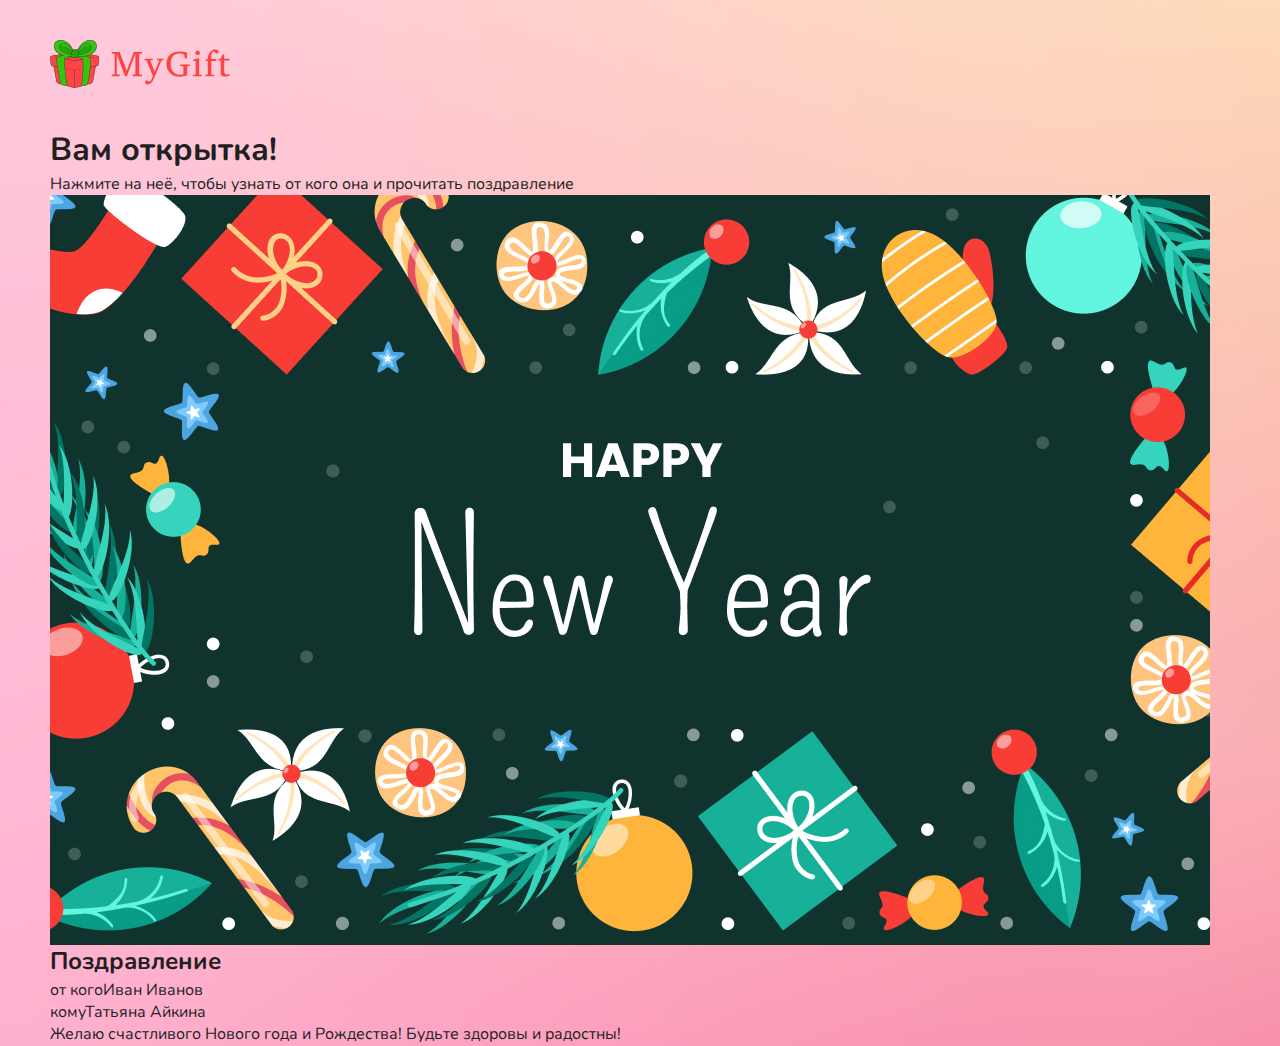
==== card.html @ 2592b5cb "first commit" ====
<!DOCTYPE html>
<html lang="ru">

<head>
  <meta charset="UTF-8">
  <meta name="viewport" content="width=device-width, initial-scale=1.0">

  <link rel="apple-touch-icon" sizes="180x180" href="./img/favicons/apple-touch-icon.png">
  <link rel="icon" type="image/png" sizes="32x32" href="./img/favicons/favicon-32x32.png">
  <link rel="icon" type="image/png" sizes="16x16" href="./img/favicons/favicon-16x16.png">
  <link rel="manifest" href="./img/favicons/site.webmanifest">
  <link rel="mask-icon" href="./img/favicons/safari-pinned-tab.svg" color="#5bbad5">
  <link rel="shortcut icon" href="./img/favicons/favicon.ico">
  <meta name="msapplication-TileColor" content="#da532c">
  <meta name="msapplication-config" content="./img/favicons/browserconfig.xml">
  <meta name="theme-color" content="#ffffff">

  <title>MyGift</title>

  <link href="./css/index.css" rel="stylesheet">

</head>

<body class="body body_congratulation">
  <header class="header">
    <div class="container">
      <img class="header__logo" src="./img/logo.svg" alt="Логотип проекта MyGift" width="180" height="48">
    </div>
  </header>

  <main class="main-content">
    <section class="congratulation">
      <div class="container">
        <h1 class="congratulation__title">Вам открытка!</h1>

        <p class="congratulation__description">Нажмите на неё, чтобы узнать от кого она и прочитать поздравление</p>

        <div class="congratulation__card card">
          <div class="card__front">
            <img class="card__front-image" src="./img/cards/card-01.jpg" alt="Открытка">
          </div>

          <div class="card__back back">
            <h2 class="back__title">Поздравление</h2>

            <div class="back__contacts">
              <div class="back__contacts-from">
                <span class="back__contacts-label">от кого</span><span class="back__contacts-name">Иван Иванов</span>
              </div>
              <div class="back__contacts-to">
                <span class="back__contacts-label">кому</span><span class="back__contacts-name">Татьяна Айкина</span>
              </div>
            </div>

            <div class="back__congratulation">
              <p>
                Желаю счастливого Нового года и Рождества! Будьте здоровы и радостны!
              </p>
            </div>
          </div>
        </div>
      </div>
    </section>
  </main>
</body>

</html>
---- css/index.css ----
@charset "UTF-8";
/*! normalize.css v8.0.1 | MIT License | github.com/necolas/normalize.css */
/* Document
   ========================================================================== */
/**
 * 1. Correct the line height in all browsers.
 * 2. Prevent adjustments of font size after orientation changes in iOS.
 */
html {
  line-height: 1.15; /* 1 */
  -webkit-text-size-adjust: 100%; /* 2 */
}

/* Sections
   ========================================================================== */
/**
 * Remove the margin in all browsers.
 */
body {
  margin: 0;
}

/**
 * Render the `main` element consistently in IE.
 */
main {
  display: block;
}

/**
 * Correct the font size and margin on `h1` elements within `section` and
 * `article` contexts in Chrome, Firefox, and Safari.
 */
h1 {
  font-size: 2em;
  margin: 0.67em 0;
}

/* Grouping content
   ========================================================================== */
/**
 * 1. Add the correct box sizing in Firefox.
 * 2. Show the overflow in Edge and IE.
 */
hr {
  -webkit-box-sizing: content-box;
          box-sizing: content-box; /* 1 */
  height: 0; /* 1 */
  overflow: visible; /* 2 */
}

/**
 * 1. Correct the inheritance and scaling of font size in all browsers.
 * 2. Correct the odd `em` font sizing in all browsers.
 */
pre {
  font-family: monospace, monospace; /* 1 */
  font-size: 1em; /* 2 */
}

/* Text-level semantics
   ========================================================================== */
/**
 * Remove the gray background on active links in IE 10.
 */
a {
  background-color: transparent;
}

/**
 * 1. Remove the bottom border in Chrome 57-
 * 2. Add the correct text decoration in Chrome, Edge, IE, Opera, and Safari.
 */
abbr[title] {
  border-bottom: none; /* 1 */
  text-decoration: underline; /* 2 */
  -webkit-text-decoration: underline dotted;
          text-decoration: underline dotted; /* 2 */
}

/**
 * Add the correct font weight in Chrome, Edge, and Safari.
 */
b,
strong {
  font-weight: bolder;
}

/**
 * 1. Correct the inheritance and scaling of font size in all browsers.
 * 2. Correct the odd `em` font sizing in all browsers.
 */
code,
kbd,
samp {
  font-family: monospace, monospace; /* 1 */
  font-size: 1em; /* 2 */
}

/**
 * Add the correct font size in all browsers.
 */
small {
  font-size: 80%;
}

/**
 * Prevent `sub` and `sup` elements from affecting the line height in
 * all browsers.
 */
sub,
sup {
  font-size: 75%;
  line-height: 0;
  position: relative;
  vertical-align: baseline;
}

sub {
  bottom: -0.25em;
}

sup {
  top: -0.5em;
}

/* Embedded content
   ========================================================================== */
/**
 * Remove the border on images inside links in IE 10.
 */
img {
  border-style: none;
}

/* Forms
   ========================================================================== */
/**
 * 1. Change the font styles in all browsers.
 * 2. Remove the margin in Firefox and Safari.
 */
button,
input,
optgroup,
select,
textarea {
  font-family: inherit; /* 1 */
  font-size: 100%; /* 1 */
  line-height: 1.15; /* 1 */
  margin: 0; /* 2 */
}

/**
 * Show the overflow in IE.
 * 1. Show the overflow in Edge.
 */
button,
input { /* 1 */
  overflow: visible;
}

/**
 * Remove the inheritance of text transform in Edge, Firefox, and IE.
 * 1. Remove the inheritance of text transform in Firefox.
 */
button,
select { /* 1 */
  text-transform: none;
}

/**
 * Correct the inability to style clickable types in iOS and Safari.
 */
button,
[type=button],
[type=reset],
[type=submit] {
  -webkit-appearance: button;
}

/**
 * Remove the inner border and padding in Firefox.
 */
button::-moz-focus-inner,
[type=button]::-moz-focus-inner,
[type=reset]::-moz-focus-inner,
[type=submit]::-moz-focus-inner {
  border-style: none;
  padding: 0;
}

/**
 * Restore the focus styles unset by the previous rule.
 */
button:-moz-focusring,
[type=button]:-moz-focusring,
[type=reset]:-moz-focusring,
[type=submit]:-moz-focusring {
  outline: 1px dotted ButtonText;
}

/**
 * Correct the padding in Firefox.
 */
fieldset {
  padding: 0.35em 0.75em 0.625em;
}

/**
 * 1. Correct the text wrapping in Edge and IE.
 * 2. Correct the color inheritance from `fieldset` elements in IE.
 * 3. Remove the padding so developers are not caught out when they zero out
 *    `fieldset` elements in all browsers.
 */
legend {
  -webkit-box-sizing: border-box;
          box-sizing: border-box; /* 1 */
  color: inherit; /* 2 */
  display: table; /* 1 */
  max-width: 100%; /* 1 */
  padding: 0; /* 3 */
  white-space: normal; /* 1 */
}

/**
 * Add the correct vertical alignment in Chrome, Firefox, and Opera.
 */
progress {
  vertical-align: baseline;
}

/**
 * Remove the default vertical scrollbar in IE 10+.
 */
textarea {
  overflow: auto;
}

/**
 * 1. Add the correct box sizing in IE 10.
 * 2. Remove the padding in IE 10.
 */
[type=checkbox],
[type=radio] {
  -webkit-box-sizing: border-box;
          box-sizing: border-box; /* 1 */
  padding: 0; /* 2 */
}

/**
 * Correct the cursor style of increment and decrement buttons in Chrome.
 */
[type=number]::-webkit-inner-spin-button,
[type=number]::-webkit-outer-spin-button {
  height: auto;
}

/**
 * 1. Correct the odd appearance in Chrome and Safari.
 * 2. Correct the outline style in Safari.
 */
[type=search] {
  -webkit-appearance: textfield; /* 1 */
  outline-offset: -2px; /* 2 */
}

/**
 * Remove the inner padding in Chrome and Safari on macOS.
 */
[type=search]::-webkit-search-decoration {
  -webkit-appearance: none;
}

/**
 * 1. Correct the inability to style clickable types in iOS and Safari.
 * 2. Change font properties to `inherit` in Safari.
 */
::-webkit-file-upload-button {
  -webkit-appearance: button; /* 1 */
  font: inherit; /* 2 */
}

/* Interactive
   ========================================================================== */
/*
 * Add the correct display in Edge, IE 10+, and Firefox.
 */
details {
  display: block;
}

/*
 * Add the correct display in all browsers.
 */
summary {
  display: list-item;
}

/* Misc
   ========================================================================== */
/**
 * Add the correct display in IE 10+.
 */
template {
  display: none;
}

/**
 * Add the correct display in IE 10.
 */
[hidden] {
  display: none;
}

/* nunito-regular - cyrillic_latin */
@font-face {
  font-display: swap; /* Check https://developer.mozilla.org/en-US/docs/Web/CSS/@font-face/font-display for other options. */
  font-family: "Nunito";
  font-style: normal;
  font-weight: 400;
  src: url("../fonts/nunito-v26-cyrillic_latin-regular.woff2") format("woff2"); /* Chrome 36+, Opera 23+, Firefox 39+, Safari 12+, iOS 10+ */
}
/* nunito-700 - cyrillic_latin */
@font-face {
  font-display: swap; /* Check https://developer.mozilla.org/en-US/docs/Web/CSS/@font-face/font-display for other options. */
  font-family: "Nunito";
  font-style: normal;
  font-weight: 700;
  src: url("../fonts/nunito-v26-cyrillic_latin-700.woff2") format("woff2"); /* Chrome 36+, Opera 23+, Firefox 39+, Safari 12+, iOS 10+ */
}
html {
  position: relative;
  -webkit-box-sizing: border-box;
          box-sizing: border-box;
}

*,
*::before,
*::after {
  -webkit-box-sizing: inherit;
          box-sizing: inherit;
}

body {
  position: relative;
  overflow-x: hidden;
  min-width: 320px;
  min-height: 100vh;
  display: -webkit-box;
  display: -ms-flexbox;
  display: flex;
  -webkit-box-orient: vertical;
  -webkit-box-direction: normal;
      -ms-flex-direction: column;
          flex-direction: column;
  font-family: "Nunito", sans-serif;
  font-weight: 400;
  font-size: 16px;
  line-height: 1.4;
  color: #221f1f;
  -webkit-font-smoothing: antialiased;
  -moz-osx-font-smoothing: grayscale;
  text-rendering: optimizeLegibility;
  -webkit-tap-highlight-color: rgba(0, 0, 0, 0);
  -webkit-tap-highlight-color: transparent;
}

main {
  -webkit-box-flex: 1;
      -ms-flex-positive: 1;
          flex-grow: 1;
}

img,
svg {
  display: block;
  max-width: 100%;
  height: auto;
}

svg {
  max-height: 100%;
}

button {
  padding: 0;
  cursor: pointer;
  border: none;
  background-color: transparent;
}

a {
  text-decoration: none;
  color: inherit;
}

ul {
  list-style: none;
  padding: 0;
  margin: 0;
}

h1,
h2,
h3,
p,
figure,
fieldset {
  margin: 0;
}

iframe {
  border: none;
}

/*
Доступно скрываю элементы
*/
.visually-hidden {
  position: fixed;
  -webkit-transform: scale(0);
      -ms-transform: scale(0);
          transform: scale(0);
}

/*
Пример контейнера

Если контейнер 1180px по макету,
то для max-width прибавляем паддинги 30px*2, 
в итоге 1240px
Чтобы контент не прижимался к краям экрана
*/
.container {
  --container-padding: 40px;
  --container-width: 1180px;
  max-width: calc(var(--container-width) + var(--container-padding) * 2);
  padding: 0 var(--container-padding);
  margin: 0 auto;
}

.body_gift {
  background-image: url("../img/bg-gift.jpg");
  background-size: cover;
  background-repeat: no-repeat;
}
.body_congratulation {
  background-image: url("../img/bg-greeting.jpg");
  background-size: cover;
  background-repeat: no-repeat;
}

.header {
  padding: 40px 0;
}
.header__logo {
  width: 180px;
}

.gift {
  padding: 20px 0 80px;
}
.gift__title {
  font-size: 32px;
  font-weight: 700;
  line-height: 120%;
  margin-bottom: 16px;
}
.gift__description {
  font-size: 20px;
  font-weight: 400;
  line-height: 140%;
  margin-bottom: 50px;
}
.gift__wrapper {
  display: -webkit-box;
  display: -ms-flexbox;
  display: flex;
  -webkit-box-pack: justify;
      -ms-flex-pack: justify;
          justify-content: space-between;
  -webkit-box-align: start;
      -ms-flex-align: start;
          align-items: flex-start;
  gap: 20px;
}
.gift__card {
  -ms-flex-preferred-size: 580px;
      flex-basis: 580px;
  display: -webkit-box;
  display: -ms-flexbox;
  display: flex;
  -webkit-box-orient: vertical;
  -webkit-box-direction: normal;
      -ms-flex-direction: column;
          flex-direction: column;
  gap: 20px;
}
.gift__slider_thubms {
  margin-left: 0;
}
.gift__card-slide {
  max-width: 576px;
}
.gift__card-image {
  border: 2px solid #4BAA00;
  border-radius: 20px;
}
.gift__thumb-slide {
  max-width: 72px;
}
.gift__thumb-image {
  border-radius: 10px;
}
.gift__form {
  -ms-flex-preferred-size: 480px;
      flex-basis: 480px;
}

.form {
  display: grid;
  grid-template-columns: repeat(2, 1fr);
  gap: 16px;
}
.form__label_textarea {
  grid-column: 1/-1;
  margin-bottom: 8px;
}
.form__label-text {
  display: block;
  margin-bottom: 4px;
}
.form__field {
  width: 100%;
  line-height: 140%;
  padding: 8px 16px;
  outline: none;
  border-radius: 6px;
  border: 1px solid #dedede;
  background: #fbfbfb;
}
.form__field:hover, .form__field:focus, .form__field:focus-visible {
  border-color: #999;
}
.form__field_textarea {
  resize: vertical;
}
.form__btn {
  justify-self: start;
  color: #fff;
  text-align: center;
  font-weight: 700;
  padding: 8px 24px;
  border-radius: 32px;
  border: 1px solid transparent;
  background-color: #4baa00;
  line-height: 140%;
  outline: none;
  -webkit-transition: background-color 0.3s;
  transition: background-color 0.3s;
}
.form__btn:hover {
  background-color: #58c601;
}
.form__btn:focus {
  border-color: #58c601;
  background-color: #4baa00;
}
.form__btn:focus-visible {
  border-color: #58c601;
  background-color: #4baa00;
}
.form__btn:disabled {
  opacity: 0.4;
  pointer-events: none;
  -webkit-user-select: none;
     -moz-user-select: none;
      -ms-user-select: none;
          user-select: none;
}
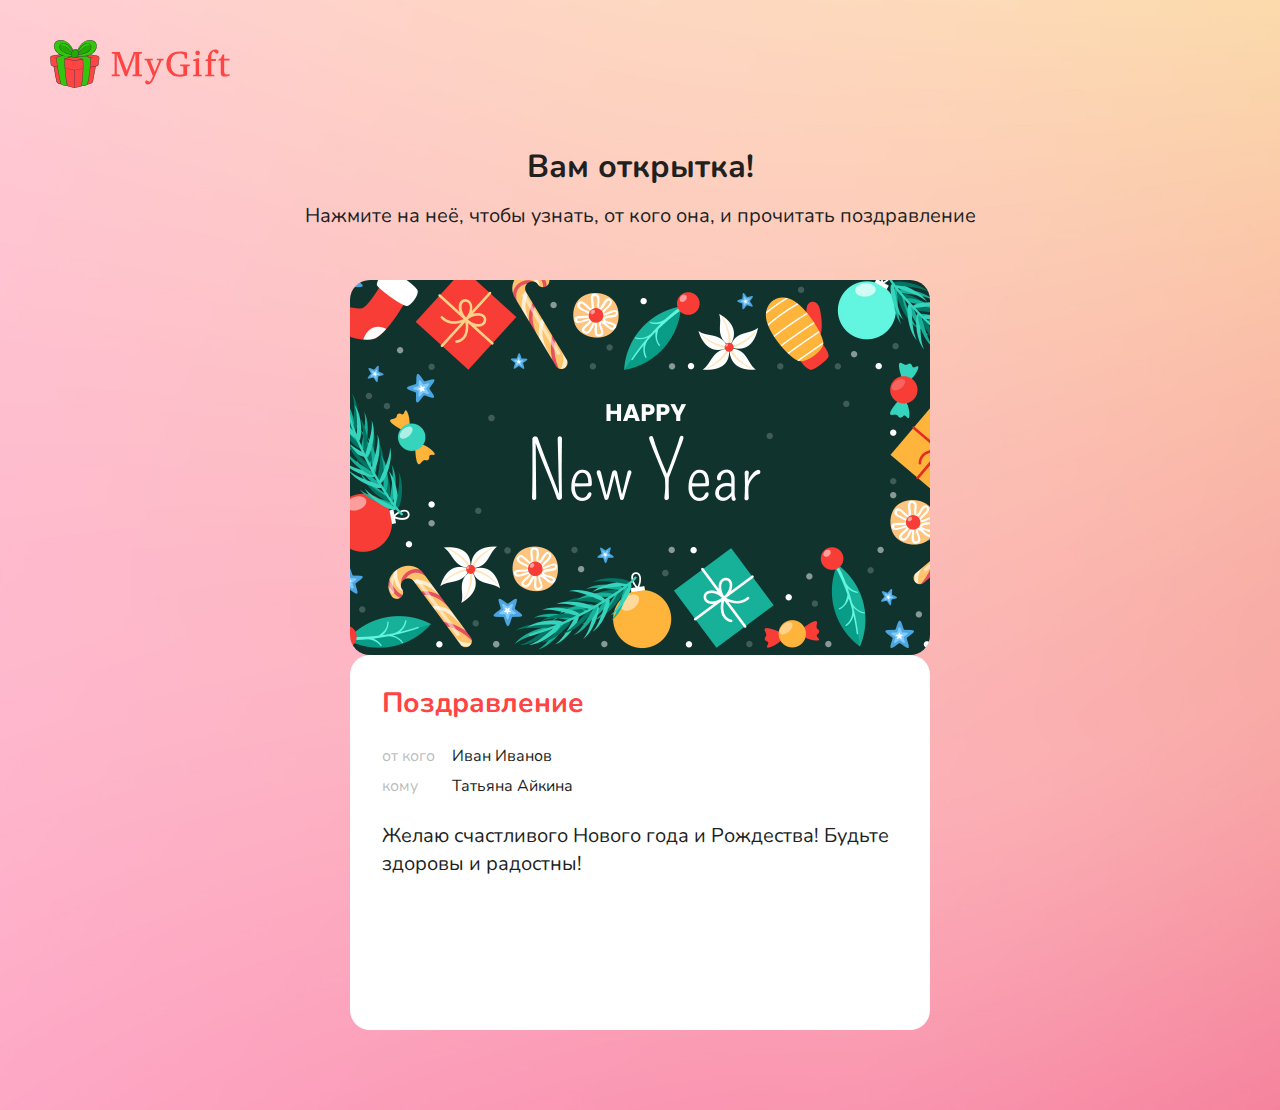
==== commit a0a4f342: "Стили и адаптив" ====
--- a/card.html
+++ b/card.html
@@ -33,29 +33,25 @@
       <div class="container">
         <h1 class="congratulation__title">Вам открытка!</h1>
 
-        <p class="congratulation__description">Нажмите на неё, чтобы узнать от кого она и прочитать поздравление</p>
+        <p class="congratulation__description">Нажмите на неё, чтобы узнать, от кого она, и прочитать поздравление</p>
 
         <div class="congratulation__card card">
-          <div class="card__front">
-            <img class="card__front-image" src="./img/cards/card-01.jpg" alt="Открытка">
-          </div>
-
-          <div class="card__back back">
-            <h2 class="back__title">Поздравление</h2>
-
-            <div class="back__contacts">
-              <div class="back__contacts-from">
-                <span class="back__contacts-label">от кого</span><span class="back__contacts-name">Иван Иванов</span>
-              </div>
-              <div class="back__contacts-to">
-                <span class="back__contacts-label">кому</span><span class="back__contacts-name">Татьяна Айкина</span>
-              </div>
+          <div class="card__inner">
+            <div class="card__front">
+              <img class="card__front-image" src="./img/cards/card-01.jpg" alt="Открытка">
             </div>
 
-            <div class="back__congratulation">
-              <p>
-                Желаю счастливого Нового года и Рождества! Будьте здоровы и радостны!
-              </p>
+            <div class="card__back">
+              <h2 class="card__title">Поздравление</h2>
+              <div class="card__contacts">
+                <span class="card__subtitle">от кого</span><span class="card__from">Иван Иванов</span>
+                <span class="card__subtitle">кому</span><span class="card__to">Татьяна Айкина</span>
+              </div>
+              <div class="card__message">
+                <p>
+                  Желаю счастливого Нового года и Рождества! Будьте здоровы и радостны!
+                </p>
+              </div>
             </div>
           </div>
         </div>
--- a/css/index.css
+++ b/css/index.css
@@ -432,33 +432,54 @@
 Чтобы контент не прижимался к краям экрана
 */
 .container {
-  --container-padding: 40px;
+  --container-padding: 30px;
   --container-width: 1180px;
   max-width: calc(var(--container-width) + var(--container-padding) * 2);
   padding: 0 var(--container-padding);
   margin: 0 auto;
 }
+@media (max-width: 540px) {
+  .container {
+    --container-padding: 16px;
+  }
+}
 
 .body_gift {
-  background-image: url("../img/bg-gift.jpg");
-  background-size: cover;
-  background-repeat: no-repeat;
+  background: #b2e8e8 url("../img/bg-gift.jpg") center/cover no-repeat;
 }
 .body_congratulation {
-  background-image: url("../img/bg-greeting.jpg");
-  background-size: cover;
-  background-repeat: no-repeat;
+  background: #fcc5bd url("../img/bg-greeting.jpg") center/cover no-repeat;
 }
 
 .header {
   padding: 40px 0;
 }
+@media (max-width: 1024px) {
+  .header {
+    padding: 32px 0;
+  }
+}
 .header__logo {
   width: 180px;
 }
 
 .gift {
   padding: 20px 0 80px;
+}
+@media (max-width: 1024px) {
+  .gift {
+    padding: 0 0 34px;
+  }
+}
+@media (max-width: 920px) {
+  .gift {
+    padding-bottom: 50px;
+  }
+}
+@media (max-width: 540px) {
+  .gift {
+    padding-top: 24px;
+  }
 }
 .gift__title {
   font-size: 32px;
@@ -466,11 +487,22 @@
   line-height: 120%;
   margin-bottom: 16px;
 }
+@media (max-width: 1024px) {
+  .gift__title {
+    font-size: 28px;
+    margin-bottom: 12px;
+  }
+}
 .gift__description {
   font-size: 20px;
   font-weight: 400;
-  line-height: 140%;
   margin-bottom: 50px;
+}
+@media (max-width: 1024px) {
+  .gift__description {
+    font-size: 16px;
+    margin-bottom: 32px;
+  }
 }
 .gift__wrapper {
   display: -webkit-box;
@@ -482,45 +514,85 @@
   -webkit-box-align: start;
       -ms-flex-align: start;
           align-items: flex-start;
-  gap: 20px;
+  gap: 50px 20px;
+}
+@media (max-width: 920px) {
+  .gift__wrapper {
+    -webkit-box-orient: vertical;
+    -webkit-box-direction: normal;
+        -ms-flex-direction: column;
+            flex-direction: column;
+    -webkit-box-align: stretch;
+        -ms-flex-align: stretch;
+            align-items: stretch;
+  }
 }
 .gift__card {
-  -ms-flex-preferred-size: 580px;
-      flex-basis: 580px;
-  display: -webkit-box;
-  display: -ms-flexbox;
-  display: flex;
-  -webkit-box-orient: vertical;
-  -webkit-box-direction: normal;
-      -ms-flex-direction: column;
-          flex-direction: column;
-  gap: 20px;
-}
-.gift__slider_thubms {
+  max-width: 580px;
+}
+@media (max-width: 1024px) {
+  .gift__card {
+    max-width: 464px;
+  }
+}
+.gift__slider_card {
+  margin-bottom: 20px;
+}
+@media (max-width: 1024px) {
+  .gift__slider_card {
+    margin-bottom: 12px;
+  }
+}
+.gift__slider_thumbs {
   margin-left: 0;
 }
 .gift__card-slide {
-  max-width: 576px;
-}
-.gift__card-image {
-  border: 2px solid #4BAA00;
   border-radius: 20px;
+  border: 2px solid transparent;
+  overflow: hidden;
+  -webkit-box-sizing: border-box;
+          box-sizing: border-box;
+}
+.gift__card-slide.swiper-slide-active {
+  border-color: #4baa00;
 }
 .gift__thumb-slide {
-  max-width: 72px;
-}
-.gift__thumb-image {
   border-radius: 10px;
+  overflow: hidden;
+}
+@media (max-width: 540px) {
+  .gift__thumb-slide {
+    border-radius: 4px;
+  }
 }
 .gift__form {
-  -ms-flex-preferred-size: 480px;
-      flex-basis: 480px;
+  max-width: 480px;
+}
+@media (max-width: 920px) {
+  .gift__form {
+    max-width: none;
+    width: 100%;
+  }
 }
 
 .form {
   display: grid;
   grid-template-columns: repeat(2, 1fr);
   gap: 16px;
+  justify-items: start;
+}
+@media (max-width: 1024px) {
+  .form {
+    gap: 12px;
+  }
+}
+@media (max-width: 540px) {
+  .form {
+    grid-template-columns: 1fr;
+  }
+}
+.form__label {
+  width: 100%;
 }
 .form__label_textarea {
   grid-column: 1/-1;
@@ -532,29 +604,29 @@
 }
 .form__field {
   width: 100%;
-  line-height: 140%;
+  font: inherit;
   padding: 8px 16px;
   outline: none;
   border-radius: 6px;
   border: 1px solid #dedede;
-  background: #fbfbfb;
-}
-.form__field:hover, .form__field:focus, .form__field:focus-visible {
+  background-color: #fbfbfb;
+}
+.form__field:hover, .form__field:active, .form__field:focus-visible {
   border-color: #999;
 }
 .form__field_textarea {
   resize: vertical;
+  min-height: 150px;
 }
 .form__btn {
-  justify-self: start;
   color: #fff;
   text-align: center;
   font-weight: 700;
+  line-height: 140%;
   padding: 8px 24px;
   border-radius: 32px;
   border: 1px solid transparent;
   background-color: #4baa00;
-  line-height: 140%;
   outline: none;
   -webkit-transition: background-color 0.3s;
   transition: background-color 0.3s;
@@ -569,6 +641,11 @@
 .form__btn:focus-visible {
   border-color: #58c601;
   background-color: #4baa00;
+}
+.form__btn:active {
+  -webkit-transform: translate(2px, 2px);
+      -ms-transform: translate(2px, 2px);
+          transform: translate(2px, 2px);
 }
 .form__btn:disabled {
   opacity: 0.4;
@@ -577,4 +654,121 @@
      -moz-user-select: none;
       -ms-user-select: none;
           user-select: none;
+}
+
+.congratulation {
+  padding: 20px 0 80px;
+}
+@media (max-width: 1024px) {
+  .congratulation {
+    padding: 0 0 34px;
+  }
+}
+@media (max-width: 920px) {
+  .congratulation {
+    padding-bottom: 50px;
+  }
+}
+@media (max-width: 540px) {
+  .congratulation {
+    padding-top: 8px;
+  }
+}
+.congratulation__title {
+  font-size: 32px;
+  font-weight: 700;
+  line-height: 120%;
+  text-align: center;
+  margin-bottom: 16px;
+}
+.congratulation__title:last-child {
+  margin-bottom: 0;
+}
+@media (max-width: 1024px) {
+  .congratulation__title {
+    font-size: 28px;
+    margin-bottom: 12px;
+  }
+}
+.congratulation__description {
+  font-size: 20px;
+  font-weight: 400;
+  text-align: center;
+  margin-bottom: 50px;
+}
+.congratulation__description:last-child {
+  margin-bottom: 0;
+}
+@media (max-width: 1024px) {
+  .congratulation__description {
+    font-size: 16px;
+    margin-bottom: 30px;
+  }
+}
+.card__inner {
+  position: relative;
+  max-width: 580px;
+  margin: 0 auto;
+  -webkit-perspective: 1000px;
+          perspective: 1000px;
+}
+.card__front, .card__back {
+  border-radius: 20px;
+  overflow: hidden;
+  background-color: #fff;
+  width: 580px;
+  max-width: 100%;
+  aspect-ratio: 580/375;
+  -webkit-transition: -webkit-transform 1s;
+  transition: -webkit-transform 1s;
+  transition: transform 1s;
+  transition: transform 1s, -webkit-transform 1s;
+}
+.card__back {
+  padding: 32px;
+}
+@media (max-width: 540px) {
+  .card__back {
+    padding: 24px;
+    aspect-ratio: unset;
+  }
+}
+.card__title {
+  color: #f44;
+  font-size: 28px;
+  font-weight: 700;
+  line-height: 120%;
+  margin-bottom: 24px;
+}
+@media (max-width: 540px) {
+  .card__title {
+    font-size: 20px;
+    margin-bottom: 12px;
+  }
+}
+.card__contacts {
+  display: grid;
+  grid-template-columns: 54px 1fr;
+  justify-items: start;
+  gap: 8px 16px;
+  margin-bottom: 24px;
+}
+.card__contacts:last-child {
+  margin-bottom: 0;
+}
+@media (max-width: 540px) {
+  .card__contacts {
+    margin-bottom: 12px;
+  }
+}
+.card__subtitle {
+  opacity: 0.3;
+}
+.card__message {
+  font-size: 20px;
+}
+@media (max-width: 540px) {
+  .card__message {
+    font-size: 16px;
+  }
 }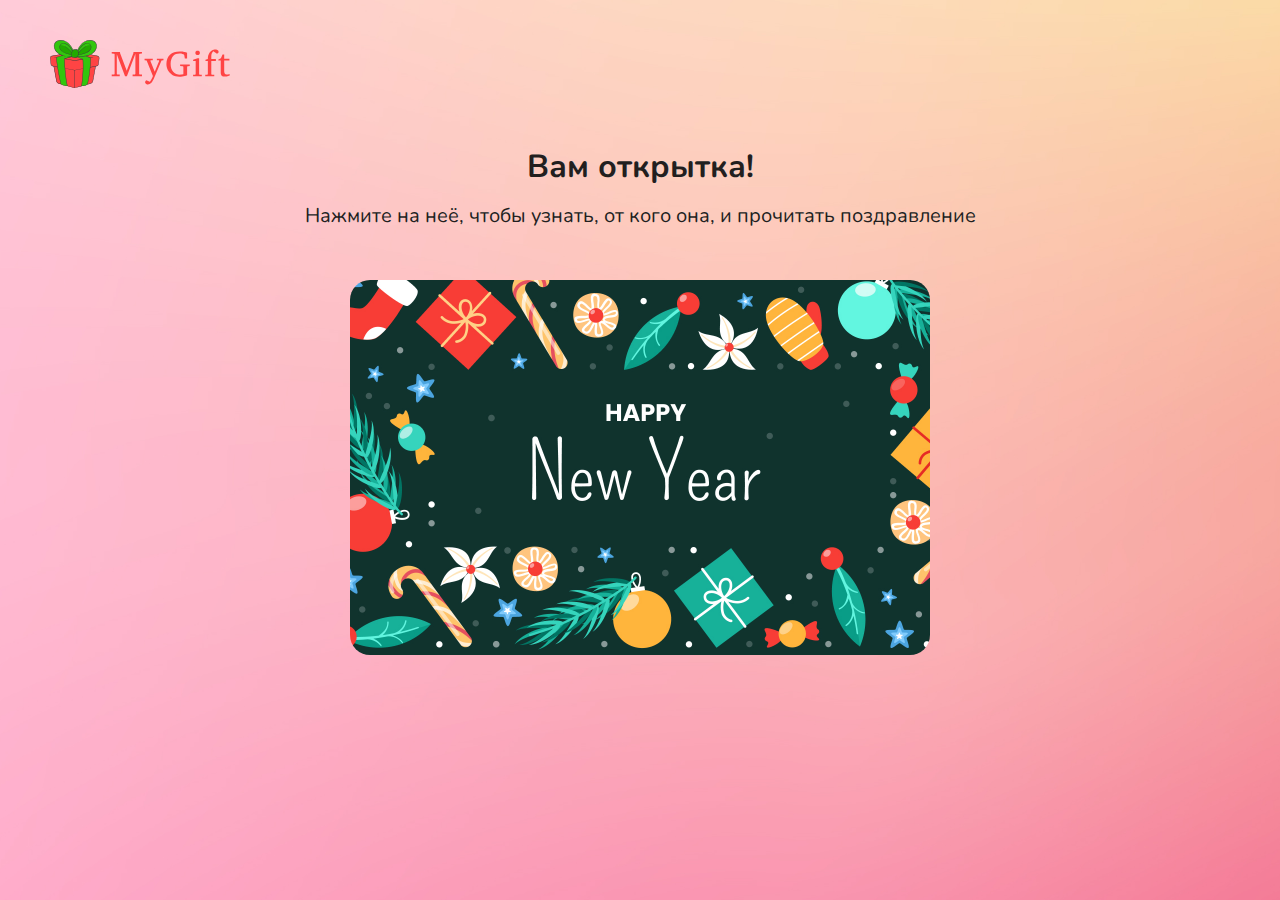
==== commit 05631a2f: "adaptive, scrollbar for thumbs slider" ====
--- a/card.html
+++ b/card.html
@@ -18,6 +18,7 @@
   <title>MyGift</title>
 
   <link href="./css/index.css" rel="stylesheet">
+  <script src="./js/index.js" defer></script>
 
 </head>
 
--- a/css/index.css
+++ b/css/index.css
@@ -432,12 +432,17 @@
 Чтобы контент не прижимался к краям экрана
 */
 .container {
-  --container-padding: 30px;
+  --container-padding: 40px;
   --container-width: 1180px;
   max-width: calc(var(--container-width) + var(--container-padding) * 2);
   padding: 0 var(--container-padding);
   margin: 0 auto;
 }
+@media (max-width: 980px) {
+  .container {
+    --container-padding: 44px;
+  }
+}
 @media (max-width: 540px) {
   .container {
     --container-padding: 16px;
@@ -454,9 +459,14 @@
 .header {
   padding: 40px 0;
 }
-@media (max-width: 1024px) {
+@media (max-width: 1080px) {
   .header {
-    padding: 32px 0;
+    padding: 32px 0 16px;
+  }
+}
+@media (max-width: 540px) {
+  .header {
+    padding-top: 24px;
   }
 }
 .header__logo {
@@ -466,12 +476,12 @@
 .gift {
   padding: 20px 0 80px;
 }
-@media (max-width: 1024px) {
+@media (max-width: 1080px) {
   .gift {
-    padding: 0 0 34px;
-  }
-}
-@media (max-width: 920px) {
+    padding: 16px 0 34px;
+  }
+}
+@media (max-width: 980px) {
   .gift {
     padding-bottom: 50px;
   }
@@ -487,7 +497,7 @@
   line-height: 120%;
   margin-bottom: 16px;
 }
-@media (max-width: 1024px) {
+@media (max-width: 1080px) {
   .gift__title {
     font-size: 28px;
     margin-bottom: 12px;
@@ -498,7 +508,7 @@
   font-weight: 400;
   margin-bottom: 50px;
 }
-@media (max-width: 1024px) {
+@media (max-width: 1080px) {
   .gift__description {
     font-size: 16px;
     margin-bottom: 32px;
@@ -516,7 +526,7 @@
           align-items: flex-start;
   gap: 50px 20px;
 }
-@media (max-width: 920px) {
+@media (max-width: 980px) {
   .gift__wrapper {
     -webkit-box-orient: vertical;
     -webkit-box-direction: normal;
@@ -529,16 +539,18 @@
 }
 .gift__card {
   max-width: 580px;
-}
-@media (max-width: 1024px) {
+  width: calc(50% - 16px);
+}
+@media (max-width: 1080px) {
   .gift__card {
+    width: auto;
     max-width: 464px;
   }
 }
 .gift__slider_card {
   margin-bottom: 20px;
 }
-@media (max-width: 1024px) {
+@media (max-width: 1080px) {
   .gift__slider_card {
     margin-bottom: 12px;
   }
@@ -567,11 +579,16 @@
 }
 .gift__form {
   max-width: 480px;
-}
-@media (max-width: 920px) {
+  width: 100%;
+}
+@media (max-width: 1080px) {
+  .gift__form {
+    max-width: 384px;
+  }
+}
+@media (max-width: 980px) {
   .gift__form {
     max-width: none;
-    width: 100%;
   }
 }
 
@@ -581,7 +598,7 @@
   gap: 16px;
   justify-items: start;
 }
-@media (max-width: 1024px) {
+@media (max-width: 1080px) {
   .form {
     gap: 12px;
   }
@@ -601,6 +618,7 @@
 .form__label-text {
   display: block;
   margin-bottom: 4px;
+  white-space: nowrap;
 }
 .form__field {
   width: 100%;
@@ -705,32 +723,58 @@
     margin-bottom: 30px;
   }
 }
-.card__inner {
+.congratulation__card {
+  margin: 0 auto;
+}
+
+.card {
   position: relative;
-  max-width: 580px;
-  margin: 0 auto;
+  width: 580px;
+  height: 375px;
   -webkit-perspective: 1000px;
           perspective: 1000px;
 }
+@media (max-width: 540px) {
+  .card {
+    width: 100%;
+    height: auto;
+    aspect-ratio: 580/375;
+  }
+}
+.card__inner {
+  -webkit-transform-style: preserve-3d;
+          transform-style: preserve-3d;
+  -webkit-transition: -webkit-transform 0.5s linear;
+  transition: -webkit-transform 0.5s linear;
+  transition: transform 0.5s linear;
+  transition: transform 0.5s linear, -webkit-transform 0.5s linear;
+  width: 100%;
+  height: 100%;
+}
+.card__inner._rotate {
+  -webkit-transform: rotateY(-180deg);
+          transform: rotateY(-180deg);
+}
 .card__front, .card__back {
+  position: absolute;
+  width: 100%;
+  height: 100%;
+  top: 0;
+  left: 0;
+  -webkit-backface-visibility: hidden;
+          backface-visibility: hidden;
   border-radius: 20px;
   overflow: hidden;
+}
+.card__back {
   background-color: #fff;
-  width: 580px;
-  max-width: 100%;
-  aspect-ratio: 580/375;
-  -webkit-transition: -webkit-transform 1s;
-  transition: -webkit-transform 1s;
-  transition: transform 1s;
-  transition: transform 1s, -webkit-transform 1s;
-}
-.card__back {
   padding: 32px;
+  -webkit-transform: rotateY(180deg);
+          transform: rotateY(180deg);
 }
 @media (max-width: 540px) {
   .card__back {
     padding: 24px;
-    aspect-ratio: unset;
   }
 }
 .card__title {
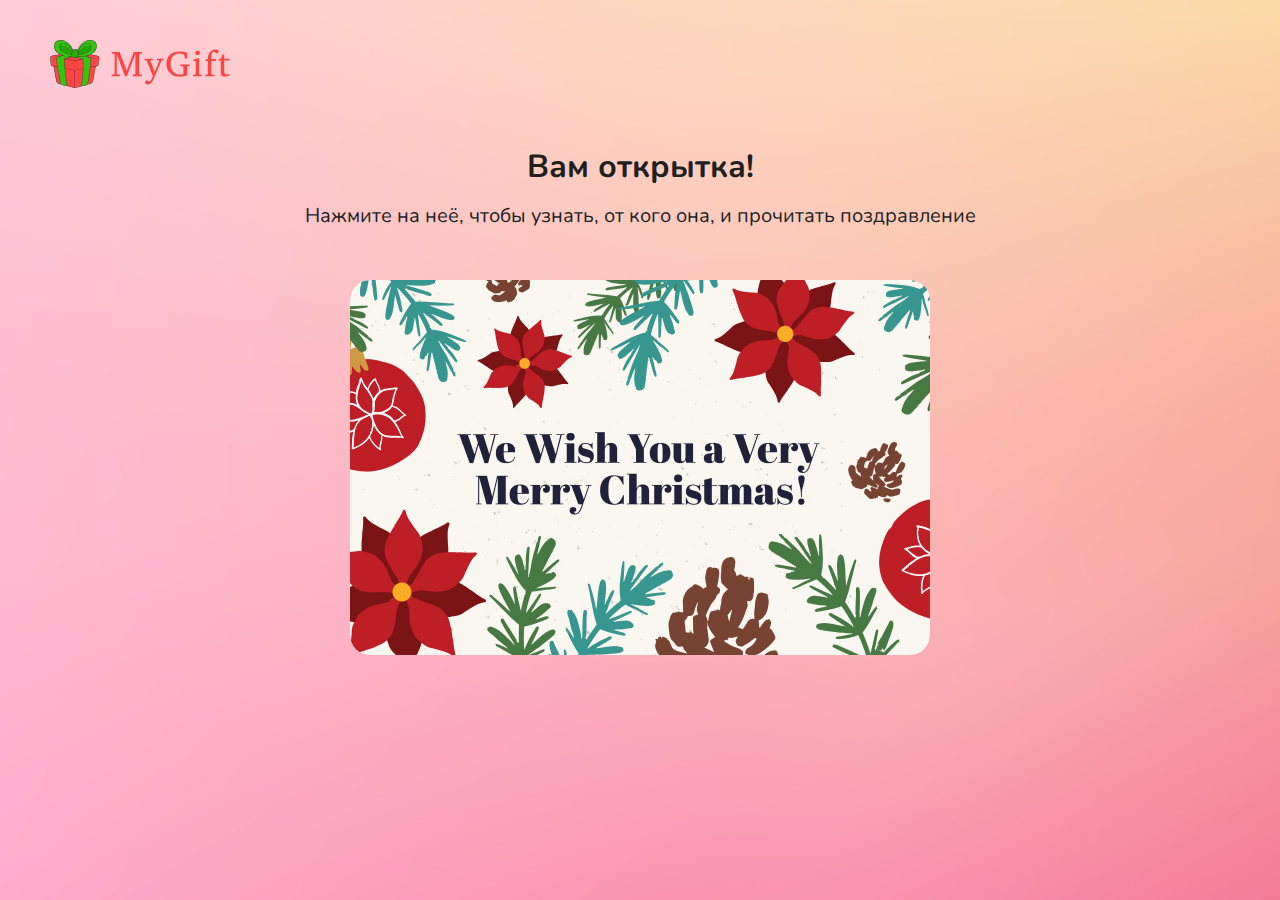
==== commit 21f6c7e6: "Отправка и получение данных" ====
--- a/card.html
+++ b/card.html
@@ -15,17 +15,17 @@
   <meta name="msapplication-config" content="./img/favicons/browserconfig.xml">
   <meta name="theme-color" content="#ffffff">
 
-  <title>MyGift</title>
+  <title>MyGift | Вам открытка</title>
 
   <link href="./css/index.css" rel="stylesheet">
-  <script src="./js/index.js" defer></script>
+  <script src="./js/card.js" defer></script>
 
 </head>
 
 <body class="body body_congratulation">
   <header class="header">
-    <div class="container">
-      <img class="header__logo" src="./img/logo.svg" alt="Логотип проекта MyGift" width="180" height="48">
+    <div class="container header__container">
+      <a href="./"><img class="header__logo" src="./img/logo.svg" alt="Логотип проекта MyGift" width="180" height="48"></a>
     </div>
   </header>
 
@@ -39,15 +39,17 @@
         <div class="congratulation__card card">
           <div class="card__inner">
             <div class="card__front">
-              <img class="card__front-image" src="./img/cards/card-01.jpg" alt="Открытка">
+              <img class="card__front-image" src="./img/cards/card-04.jpg" alt="Открытка">
             </div>
 
             <div class="card__back">
               <h2 class="card__title">Поздравление</h2>
+
               <div class="card__contacts">
                 <span class="card__subtitle">от кого</span><span class="card__from">Иван Иванов</span>
                 <span class="card__subtitle">кому</span><span class="card__to">Татьяна Айкина</span>
               </div>
+
               <div class="card__message">
                 <p>
                   Желаю счастливого Нового года и Рождества! Будьте здоровы и радостны!
--- a/css/index.css
+++ b/css/index.css
@@ -469,6 +469,12 @@
     padding-top: 24px;
   }
 }
+.header__container {
+  display: -webkit-box;
+  display: -ms-flexbox;
+  display: flex;
+  justify-items: start;
+}
 .header__logo {
   width: 180px;
 }
@@ -558,6 +564,9 @@
 .gift__slider_thumbs {
   margin-left: 0;
 }
+.gift__slider_thumbs .swiper-slide-thumb-active {
+  border-color: #4baa00;
+}
 .gift__card-slide {
   border-radius: 20px;
   border: 2px solid transparent;
@@ -569,11 +578,14 @@
   border-color: #4baa00;
 }
 .gift__thumb-slide {
+  max-width: 72px;
   border-radius: 10px;
   overflow: hidden;
+  border: 2px solid transparent;
 }
 @media (max-width: 540px) {
   .gift__thumb-slide {
+    max-width: 56px;
     border-radius: 4px;
   }
 }
@@ -729,16 +741,16 @@
 
 .card {
   position: relative;
-  width: 580px;
+  width: 100%;
+  max-width: 580px;
   height: 375px;
   -webkit-perspective: 1000px;
           perspective: 1000px;
 }
-@media (max-width: 540px) {
+@media (max-width: 580px) {
   .card {
-    width: 100%;
-    height: auto;
-    aspect-ratio: 580/375;
+    height: calc(64.5833333333vw - 20px);
+    margin-bottom: 20px;
   }
 }
 .card__inner {
@@ -750,6 +762,9 @@
   transition: transform 0.5s linear, -webkit-transform 0.5s linear;
   width: 100%;
   height: 100%;
+}
+.card__inner:not(:last-child) {
+  margin-bottom: 50px;
 }
 .card__inner._rotate {
   -webkit-transform: rotateY(-180deg);
@@ -766,13 +781,17 @@
   border-radius: 20px;
   overflow: hidden;
 }
+.card__front-image {
+  border-radius: 20px;
+  overflow: hidden;
+}
 .card__back {
   background-color: #fff;
   padding: 32px;
   -webkit-transform: rotateY(180deg);
           transform: rotateY(180deg);
 }
-@media (max-width: 540px) {
+@media (max-width: 580px) {
   .card__back {
     padding: 24px;
   }
@@ -784,10 +803,10 @@
   line-height: 120%;
   margin-bottom: 24px;
 }
-@media (max-width: 540px) {
+@media (max-width: 580px) {
   .card__title {
     font-size: 20px;
-    margin-bottom: 12px;
+    margin-bottom: 16px;
   }
 }
 .card__contacts {
@@ -795,23 +814,29 @@
   grid-template-columns: 54px 1fr;
   justify-items: start;
   gap: 8px 16px;
+  color: #000;
   margin-bottom: 24px;
 }
 .card__contacts:last-child {
   margin-bottom: 0;
 }
-@media (max-width: 540px) {
+@media (max-width: 580px) {
   .card__contacts {
-    margin-bottom: 12px;
+    margin-bottom: 0;
   }
 }
 .card__subtitle {
   opacity: 0.3;
 }
+@media (max-width: 580px) {
+  .card__subtitle {
+    opacity: 0.5;
+  }
+}
 .card__message {
   font-size: 20px;
 }
-@media (max-width: 540px) {
+@media (max-width: 580px) {
   .card__message {
     font-size: 16px;
   }
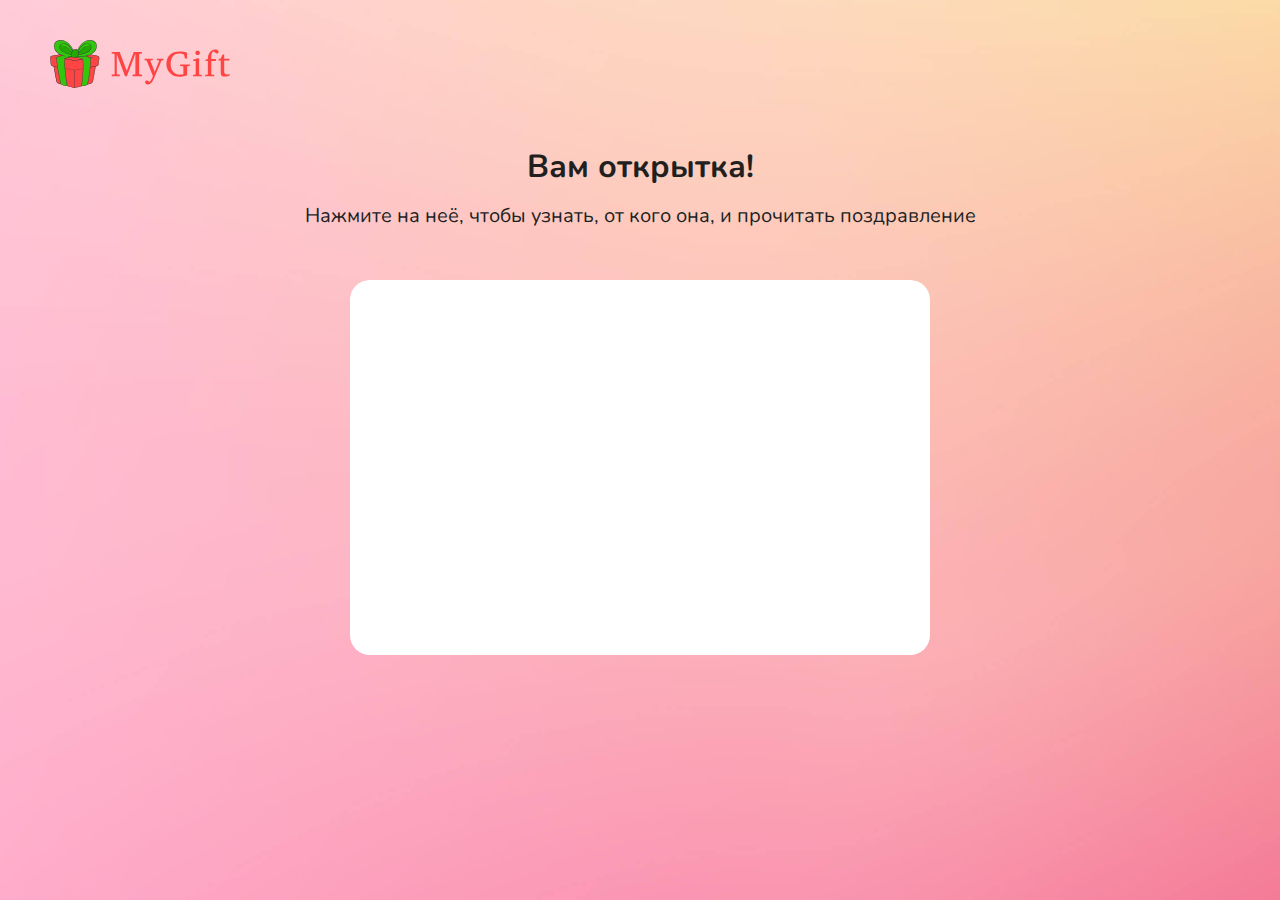
==== commit 78ed79c3: "preloaders" ====
--- a/card.html
+++ b/card.html
@@ -23,9 +23,17 @@
 </head>
 
 <body class="body body_congratulation">
+  <div class="preload">
+    <div class="spinner">
+      <div class="bounce1"></div>
+      <div class="bounce2"></div>
+      <div class="bounce3"></div>
+    </div>
+  </div>
   <header class="header">
     <div class="container header__container">
-      <a href="./"><img class="header__logo" src="./img/logo.svg" alt="Логотип проекта MyGift" width="180" height="48"></a>
+      <a href="./"><img class="header__logo" src="./img/logo.svg" alt="Логотип проекта MyGift" width="180"
+          height="48"></a>
     </div>
   </header>
 
@@ -39,20 +47,26 @@
         <div class="congratulation__card card">
           <div class="card__inner">
             <div class="card__front">
-              <img class="card__front-image" src="./img/cards/card-04.jpg" alt="Открытка">
+              <!-- <img class="card__front-image" src="./img/cards/card-04.jpg" alt="Открытка"> -->
             </div>
 
             <div class="card__back">
               <h2 class="card__title">Поздравление</h2>
 
               <div class="card__contacts">
-                <span class="card__subtitle">от кого</span><span class="card__from">Иван Иванов</span>
-                <span class="card__subtitle">кому</span><span class="card__to">Татьяна Айкина</span>
+                <span class="card__subtitle">от кого</span>
+                <span class="card__from">
+                  <!-- Иван Иванов -->
+                </span>
+                <span class="card__subtitle">кому</span>
+                <span class="card__to">
+                  <!-- Татьяна Айкина -->
+                </span>
               </div>
 
               <div class="card__message">
                 <p>
-                  Желаю счастливого Нового года и Рождества! Будьте здоровы и радостны!
+                  <!-- Желаю счастливого Нового года и Рождества! Будьте здоровы и радостны! -->
                 </p>
               </div>
             </div>
--- a/css/index.css
+++ b/css/index.css
@@ -1,4 +1,75 @@
 @charset "UTF-8";
+/* Preloader */
+.preload {
+  --color: #ff4444;
+  position: fixed;
+  height: 100%;
+  width: 100%;
+  top: 0;
+  left: 0;
+  display: -webkit-box;
+  display: -ms-flexbox;
+  display: flex;
+  -webkit-box-align: center;
+      -ms-flex-align: center;
+          align-items: center;
+  -webkit-box-pack: center;
+      -ms-flex-pack: center;
+          justify-content: center;
+  padding: 14px 32px;
+  margin: auto;
+  background-color: rgb(255, 255, 255);
+  z-index: 99;
+}
+
+.spinner {
+  /* margin: 100px auto; */
+  width: 70px;
+  text-align: center;
+  line-height: 1;
+}
+
+.spinner > div {
+  width: 14px;
+  height: 14px;
+  background-color: var(--color);
+  border-radius: 100%;
+  display: inline-block;
+  -webkit-animation: bouncedelay 1.4s infinite ease-in-out;
+  animation: bouncedelay 1.4s infinite ease-in-out;
+  /* Prevent first frame from flickering when animation starts */
+  -webkit-animation-fill-mode: both;
+  animation-fill-mode: both;
+}
+
+.spinner .bounce1 {
+  -webkit-animation-delay: -0.32s;
+  animation-delay: -0.32s;
+}
+
+.spinner .bounce2 {
+  -webkit-animation-delay: -0.16s;
+  animation-delay: -0.16s;
+}
+
+@-webkit-keyframes bouncedelay {
+  0%, 80%, 100% {
+    -webkit-transform: scale(0);
+  }
+  40% {
+    -webkit-transform: scale(1);
+  }
+}
+@keyframes bouncedelay {
+  0%, 80%, 100% {
+    transform: scale(0);
+    -webkit-transform: scale(0);
+  }
+  40% {
+    transform: scale(1);
+    -webkit-transform: scale(1);
+  }
+}
 /*! normalize.css v8.0.1 | MIT License | github.com/necolas/normalize.css */
 /* Document
    ========================================================================== */
@@ -658,6 +729,9 @@
   border: 1px solid transparent;
   background-color: #4baa00;
   outline: none;
+  overflow: hidden;
+  min-width: 133px;
+  min-height: 40px;
   -webkit-transition: background-color 0.3s;
   transition: background-color 0.3s;
 }
